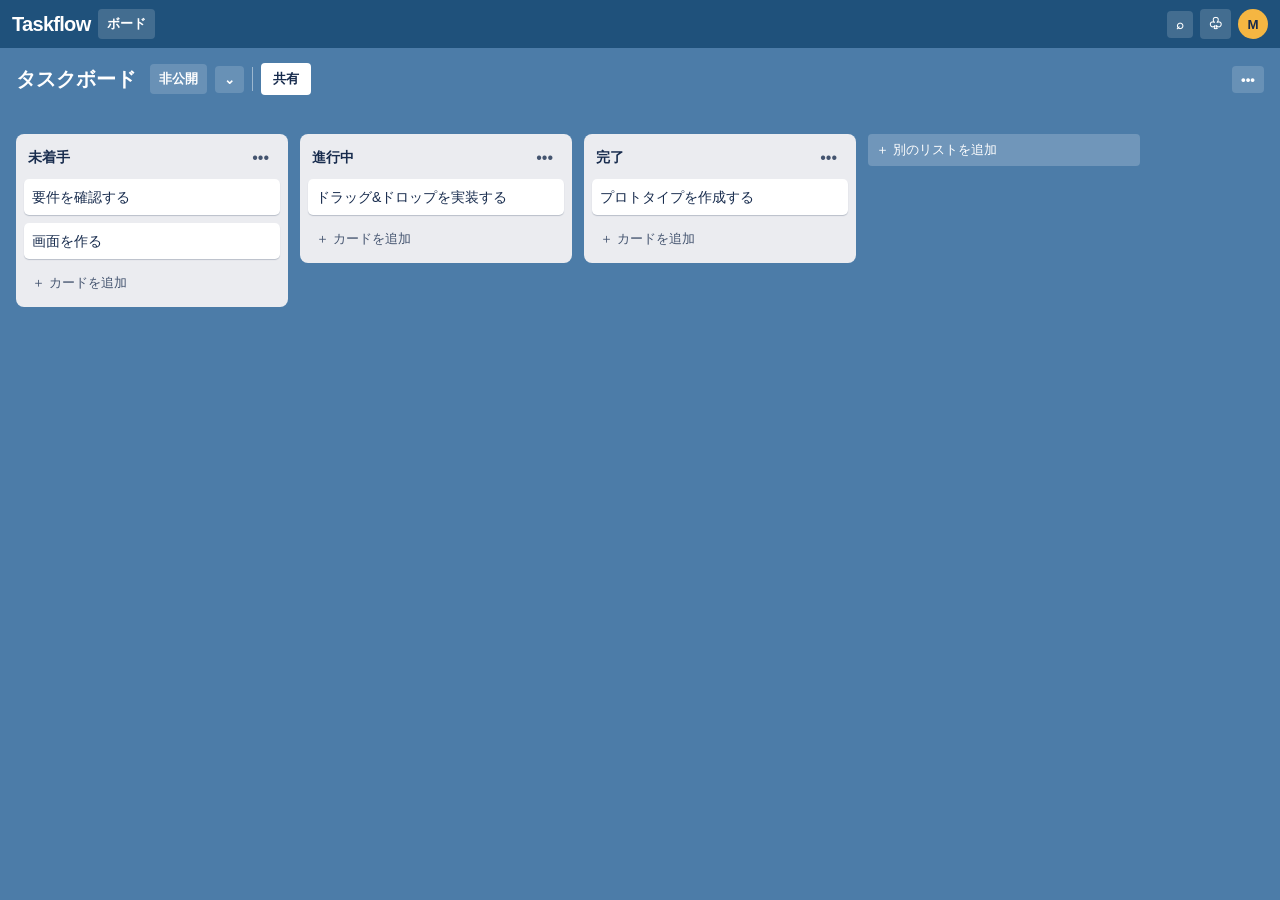
==== prototype/trello-mockup.html @ 731521d3 "Refine Trello-like mockup design" ====
<!doctype html>
<html lang="ja">
<head>
  <meta charset="utf-8"><meta name="viewport" content="width=device-width, initial-scale=1">
  <title>タスクボード</title><link rel="stylesheet" href="trello-mockup.css">
</head>
<body>
  <header class="topbar"><a class="app-name" href="#">Taskflow</a><button class="topbar-button" type="button">ボード</button><div class="topbar-spacer"></div><button class="topbar-button" type="button" aria-label="検索">⌕</button><button class="topbar-button" type="button" aria-label="通知">♧</button><button class="avatar" type="button" aria-label="アカウント">M</button></header>
  <main class="board">
    <header class="board-header"><h1 id="board-title">タスクボード</h1><button class="subtle-button" type="button">非公開</button><button class="subtle-button" type="button">⌄</button><span class="header-divider"></span><button class="share-button" type="button">共有</button><button class="more-button" type="button" aria-label="ボードメニュー">•••</button></header>
    <p id="status" class="status" role="status" aria-live="polite"></p>
    <section id="lists" class="lists" aria-label="タスクリスト"></section>
  </main>
  <dialog id="confirm-dialog"><form method="dialog"><h2>削除の確認</h2><p id="confirm-message"></p><div class="dialog-actions"><button value="cancel">取り消す</button><button class="danger" value="confirm">削除する</button></div></form></dialog>
  <script src="trello-mockup.js"></script>
</body>
</html>
---- prototype/trello-mockup.css ----
:root{font-family:-apple-system,BlinkMacSystemFont,"Segoe UI",sans-serif;color:#172b4d;background:#4c7ca8}*{box-sizing:border-box}body{margin:0;min-width:320px}.topbar{height:48px;display:flex;align-items:center;gap:7px;padding:0 12px;background:#1f517b;color:#fff}.app-name{color:#fff;text-decoration:none;font-size:20px;font-weight:700;letter-spacing:-.7px}.topbar-button,.avatar{border:0;border-radius:4px;background:rgba(255,255,255,.16);color:inherit;padding:6px 9px;font-weight:600}.topbar-spacer{flex:1}.avatar{border-radius:50%;width:30px;height:30px;padding:0;background:#f5b642;color:#172b4d}.board{min-height:calc(100vh - 48px);padding:14px 16px;background:#4c7ca8}.board-header{display:flex;align-items:center;gap:8px;min-height:34px;color:#fff}.board-header h1{font-size:20px;margin:0 6px 0 0}.subtle-button,.more-button{border:0;border-radius:4px;padding:6px 9px;background:rgba(255,255,255,.16);color:#fff;font-weight:600}.header-divider{height:24px;border-left:1px solid rgba(255,255,255,.45)}.share-button{border:0;border-radius:4px;padding:7px 12px;background:#fff;color:#172b4d;font-weight:700}.more-button{margin-left:auto}.status{min-height:20px;margin:8px 0;color:#fff;font-size:14px}.status.error{color:#ffe0de}.lists{display:flex;align-items:flex-start;gap:12px;overflow-x:auto;padding:2px 0 20px}.list,.add-list{flex:0 0 272px;border-radius:8px;background:#ebecf0;padding:8px;max-height:calc(100vh - 122px);overflow-y:auto}.list-head{display:flex;align-items:center;gap:4px;padding:3px 4px 8px}.list-title{margin:0;flex:1;font-size:14px}.menu{position:relative}.menu summary{list-style:none}.menu summary::-webkit-details-marker{display:none}.menu-button{display:block;border:0;border-radius:4px;background:transparent;color:#44546f;padding:4px 7px;font-size:16px}.menu-button:hover,.menu[open] .menu-button{background:#d9dce2}.popup{position:absolute;right:0;z-index:2;width:154px;padding:5px;background:#fff;border-radius:5px;box-shadow:0 8px 16px rgba(9,30,66,.25)}.popup button{display:block;width:100%;border:0;border-radius:3px;padding:7px;text-align:left;background:#fff;color:#172b4d}.popup button:hover{background:#f1f2f4}.cards{min-height:10px}.cards.drop-target{padding:6px;border-radius:5px;background:#d9e9fd;outline:2px solid #0c66e4}.card{position:relative;margin-bottom:8px;padding:8px;border-radius:5px;background:#fff;box-shadow:0 1px 1px rgba(9,30,66,.22);font-size:14px;line-height:20px;cursor:pointer}.card.dragging{opacity:.45}.card:hover .card-menu{opacity:1}.card-menu{position:absolute;top:4px;right:4px;opacity:0}.add-card-trigger,.add-list-trigger{width:100%;border:0;border-radius:4px;padding:7px 8px;text-align:left;background:transparent;color:#44546f;font-weight:500}.add-card-trigger:hover,.add-list-trigger:hover{background:#d9dce2;text-decoration:underline}.add-form{display:grid;gap:7px}.add-form input,.inline-input{width:100%;border:2px solid #0c66e4;border-radius:4px;padding:8px;background:#fff}.form-actions{display:flex;gap:6px}.primary,.form-actions button,.dialog-actions button{border:0;border-radius:4px;padding:7px 10px;background:#0c66e4;color:#fff;font-weight:600}.cancel{background:transparent!important;color:#44546f!important;font-size:20px;padding:2px 8px!important}.error-text{min-height:16px;margin:0;color:#ae2e24;font-size:12px}.add-list{padding:0;background:transparent;overflow:visible}.add-list-trigger{color:#fff;background:rgba(255,255,255,.20)}.add-list-trigger:hover{background:rgba(255,255,255,.30)}dialog{width:min(420px,calc(100% - 32px));border:0;border-radius:8px;box-shadow:0 10px 28px rgba(9,30,66,.35)}dialog::backdrop{background:rgba(9,30,66,.55)}dialog h2{margin-top:0}.dialog-actions{display:flex;justify-content:flex-end;gap:8px;margin-top:20px}.dialog-actions button:first-child{background:#dfe1e6;color:#172b4d}.dialog-actions .danger{background:#c9372c}@media(max-width:600px){.topbar{padding:0 8px}.board{padding:10px}.list,.add-list{flex-basis:min(272px,calc(100vw - 28px))}.subtle-button{display:none}}
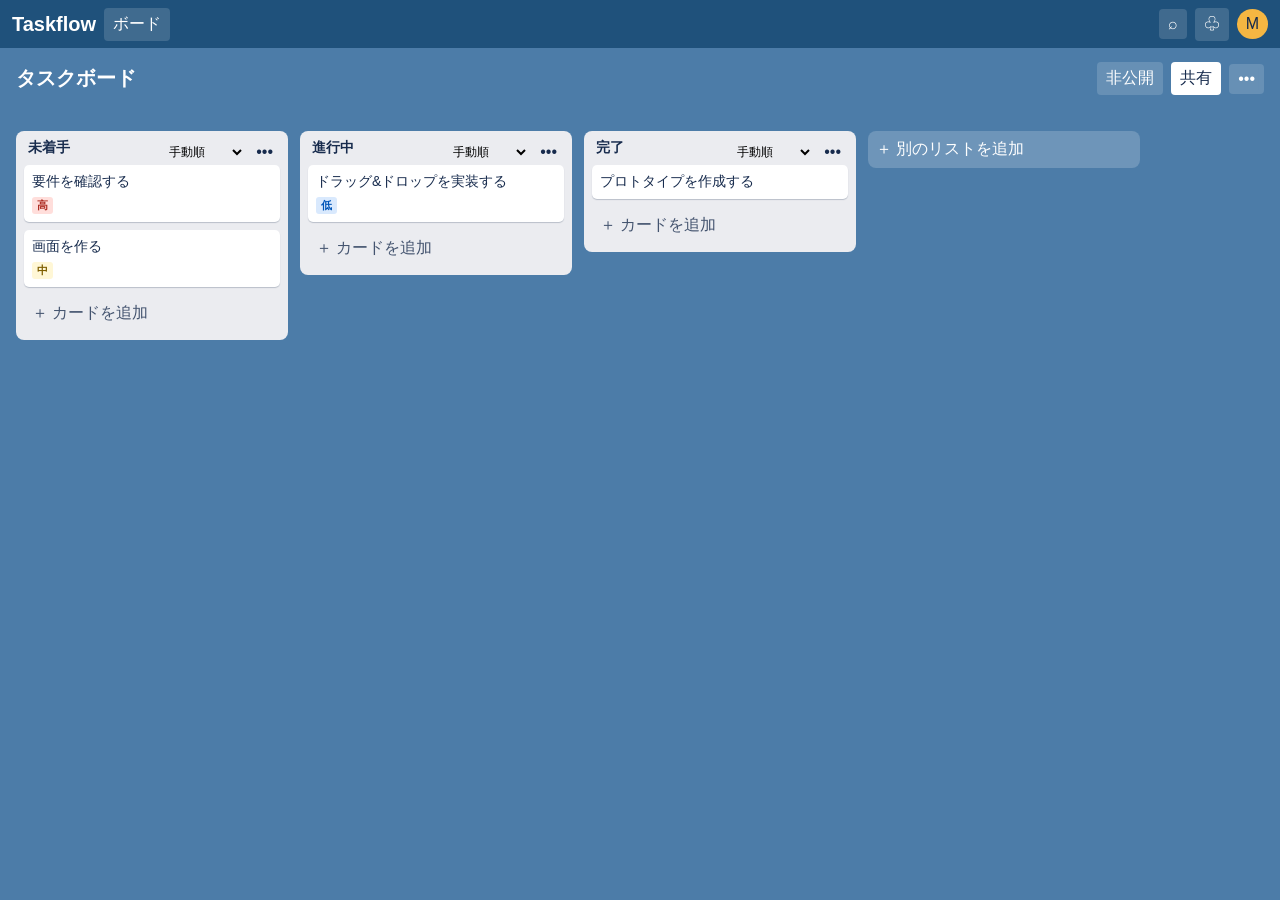
==== commit f88af2d1: "Add card details and sorting to mockup" ====
--- a/prototype/trello-mockup.html
+++ b/prototype/trello-mockup.html
@@ -1,17 +1,5 @@
-<!doctype html>
-<html lang="ja">
-<head>
-  <meta charset="utf-8"><meta name="viewport" content="width=device-width, initial-scale=1">
-  <title>タスクボード</title><link rel="stylesheet" href="trello-mockup.css">
-</head>
-<body>
-  <header class="topbar"><a class="app-name" href="#">Taskflow</a><button class="topbar-button" type="button">ボード</button><div class="topbar-spacer"></div><button class="topbar-button" type="button" aria-label="検索">⌕</button><button class="topbar-button" type="button" aria-label="通知">♧</button><button class="avatar" type="button" aria-label="アカウント">M</button></header>
-  <main class="board">
-    <header class="board-header"><h1 id="board-title">タスクボード</h1><button class="subtle-button" type="button">非公開</button><button class="subtle-button" type="button">⌄</button><span class="header-divider"></span><button class="share-button" type="button">共有</button><button class="more-button" type="button" aria-label="ボードメニュー">•••</button></header>
-    <p id="status" class="status" role="status" aria-live="polite"></p>
-    <section id="lists" class="lists" aria-label="タスクリスト"></section>
-  </main>
-  <dialog id="confirm-dialog"><form method="dialog"><h2>削除の確認</h2><p id="confirm-message"></p><div class="dialog-actions"><button value="cancel">取り消す</button><button class="danger" value="confirm">削除する</button></div></form></dialog>
-  <script src="trello-mockup.js"></script>
-</body>
-</html>
+<!doctype html><html lang="ja"><head><meta charset="utf-8"><meta name="viewport" content="width=device-width,initial-scale=1"><title>タスクボード</title><link rel="stylesheet" href="trello-mockup.css"></head><body>
+<header class="top"><b>Taskflow</b><button>ボード</button><span></span><button>⌕</button><button>♧</button><button class="avatar">M</button></header>
+<main><header class="board-head"><h1 id="title">タスクボード</h1><button>非公開</button><button>共有</button><button>•••</button></header><p id="status" role="status"></p><section id="lists" class="lists"></section></main>
+<dialog id="detail"><form id="detail-form" method="dialog"><header><h2>カード詳細</h2><button value="cancel">×</button></header><input name="listId" type="hidden"><input name="cardId" type="hidden"><label>カード名<input name="title" required></label><div class="row"><label>優先度<select name="priority"><option value="unset">未設定</option><option value="high">高</option><option value="medium">中</option><option value="low">低</option></select></label><label>期限日時<input name="dueAt" type="datetime-local"></label></div><label>詳細<textarea name="description" rows="5"></textarea></label><button class="primary" value="save">保存</button></form><section class="comments"><h3>コメント</h3><div id="comment-list"></div><form id="comment-form"><textarea name="text" rows="3" placeholder="コメントを記入"></textarea><p class="error"></p><button class="primary">コメントを追加</button></form></section></dialog>
+<dialog id="confirm"><form method="dialog"><h2>削除の確認</h2><p id="confirm-message"></p><button value="cancel">取り消す</button><button class="danger" value="confirm">削除する</button></form></dialog><script src="trello-mockup.js"></script></body></html>
--- a/prototype/trello-mockup.css
+++ b/prototype/trello-mockup.css
@@ -1 +1 @@
-:root{font-family:-apple-system,BlinkMacSystemFont,"Segoe UI",sans-serif;color:#172b4d;background:#4c7ca8}*{box-sizing:border-box}body{margin:0;min-width:320px}.topbar{height:48px;display:flex;align-items:center;gap:7px;padding:0 12px;background:#1f517b;color:#fff}.app-name{color:#fff;text-decoration:none;font-size:20px;font-weight:700;letter-spacing:-.7px}.topbar-button,.avatar{border:0;border-radius:4px;background:rgba(255,255,255,.16);color:inherit;padding:6px 9px;font-weight:600}.topbar-spacer{flex:1}.avatar{border-radius:50%;width:30px;height:30px;padding:0;background:#f5b642;color:#172b4d}.board{min-height:calc(100vh - 48px);padding:14px 16px;background:#4c7ca8}.board-header{display:flex;align-items:center;gap:8px;min-height:34px;color:#fff}.board-header h1{font-size:20px;margin:0 6px 0 0}.subtle-button,.more-button{border:0;border-radius:4px;padding:6px 9px;background:rgba(255,255,255,.16);color:#fff;font-weight:600}.header-divider{height:24px;border-left:1px solid rgba(255,255,255,.45)}.share-button{border:0;border-radius:4px;padding:7px 12px;background:#fff;color:#172b4d;font-weight:700}.more-button{margin-left:auto}.status{min-height:20px;margin:8px 0;color:#fff;font-size:14px}.status.error{color:#ffe0de}.lists{display:flex;align-items:flex-start;gap:12px;overflow-x:auto;padding:2px 0 20px}.list,.add-list{flex:0 0 272px;border-radius:8px;background:#ebecf0;padding:8px;max-height:calc(100vh - 122px);overflow-y:auto}.list-head{display:flex;align-items:center;gap:4px;padding:3px 4px 8px}.list-title{margin:0;flex:1;font-size:14px}.menu{position:relative}.menu summary{list-style:none}.menu summary::-webkit-details-marker{display:none}.menu-button{display:block;border:0;border-radius:4px;background:transparent;color:#44546f;padding:4px 7px;font-size:16px}.menu-button:hover,.menu[open] .menu-button{background:#d9dce2}.popup{position:absolute;right:0;z-index:2;width:154px;padding:5px;background:#fff;border-radius:5px;box-shadow:0 8px 16px rgba(9,30,66,.25)}.popup button{display:block;width:100%;border:0;border-radius:3px;padding:7px;text-align:left;background:#fff;color:#172b4d}.popup button:hover{background:#f1f2f4}.cards{min-height:10px}.cards.drop-target{padding:6px;border-radius:5px;background:#d9e9fd;outline:2px solid #0c66e4}.card{position:relative;margin-bottom:8px;padding:8px;border-radius:5px;background:#fff;box-shadow:0 1px 1px rgba(9,30,66,.22);font-size:14px;line-height:20px;cursor:pointer}.card.dragging{opacity:.45}.card:hover .card-menu{opacity:1}.card-menu{position:absolute;top:4px;right:4px;opacity:0}.add-card-trigger,.add-list-trigger{width:100%;border:0;border-radius:4px;padding:7px 8px;text-align:left;background:transparent;color:#44546f;font-weight:500}.add-card-trigger:hover,.add-list-trigger:hover{background:#d9dce2;text-decoration:underline}.add-form{display:grid;gap:7px}.add-form input,.inline-input{width:100%;border:2px solid #0c66e4;border-radius:4px;padding:8px;background:#fff}.form-actions{display:flex;gap:6px}.primary,.form-actions button,.dialog-actions button{border:0;border-radius:4px;padding:7px 10px;background:#0c66e4;color:#fff;font-weight:600}.cancel{background:transparent!important;color:#44546f!important;font-size:20px;padding:2px 8px!important}.error-text{min-height:16px;margin:0;color:#ae2e24;font-size:12px}.add-list{padding:0;background:transparent;overflow:visible}.add-list-trigger{color:#fff;background:rgba(255,255,255,.20)}.add-list-trigger:hover{background:rgba(255,255,255,.30)}dialog{width:min(420px,calc(100% - 32px));border:0;border-radius:8px;box-shadow:0 10px 28px rgba(9,30,66,.35)}dialog::backdrop{background:rgba(9,30,66,.55)}dialog h2{margin-top:0}.dialog-actions{display:flex;justify-content:flex-end;gap:8px;margin-top:20px}.dialog-actions button:first-child{background:#dfe1e6;color:#172b4d}.dialog-actions .danger{background:#c9372c}@media(max-width:600px){.topbar{padding:0 8px}.board{padding:10px}.list,.add-list{flex-basis:min(272px,calc(100vw - 28px))}.subtle-button{display:none}}
+:root{font-family:-apple-system,BlinkMacSystemFont,"Segoe UI",sans-serif;color:#172b4d}*{box-sizing:border-box}body{margin:0;background:#4c7ca8;min-width:320px}button,input,textarea,select{font:inherit}button{cursor:pointer}.top{height:48px;background:#1f517b;color:#fff;display:flex;align-items:center;gap:8px;padding:0 12px}.top b{font-size:20px}.top span{flex:1}.top button,.board-head button{border:0;border-radius:4px;padding:6px 9px;background:#ffffff26;color:inherit}.top .avatar{border-radius:50%;background:#f5b642;color:#172b4d}main{min-height:calc(100vh - 48px);padding:14px 16px}.board-head{color:#fff;display:flex;align-items:center;gap:8px}.board-head h1{font-size:20px;margin:0 auto 0 0}.board-head button:nth-last-child(2){background:#fff;color:#172b4d}#status{min-height:20px;margin:8px 0;color:#fff}.lists{display:flex;gap:12px;align-items:flex-start;overflow-x:auto;padding-bottom:20px}.list,.add-list{flex:0 0 272px;background:#ebecf0;border-radius:8px;padding:8px}.list-head{display:flex;gap:4px;align-items:center}.list-head h2{margin:0 auto 8px 4px;font-size:14px}.sort{border:0;background:transparent;font-size:12px}.menu{position:relative}.menu summary{list-style:none;padding:3px 7px;cursor:pointer}.popup{position:absolute;z-index:4;right:0;width:145px;background:#fff;border-radius:5px;box-shadow:0 8px 16px #091e4240;padding:4px}.popup button{display:block;width:100%;border:0;background:#fff;text-align:left;padding:7px}.card{position:relative;background:#fff;border-radius:5px;padding:8px;margin-bottom:8px;box-shadow:0 1px 1px #091e4238;cursor:pointer;font-size:14px}.card.drag{opacity:.45}.card-menu{position:absolute;right:4px;top:3px;opacity:0}.card:hover .card-menu{opacity:1}.meta{display:flex;gap:5px;margin-top:6px;font-size:11px;color:#44546f}.badge{padding:1px 5px;border-radius:3px;font-weight:700}.high{background:#ffdedb;color:#ae2e24}.medium{background:#fff7d6;color:#7f5f01}.low{background:#d9e9fd;color:#0055b8}.drop{outline:2px solid #0c66e4;background:#d9e9fd}.add,.add-list button{width:100%;border:0;background:transparent;text-align:left;padding:8px;color:#44546f}.add-list{background:#ffffff30;padding:0}.add-list button{color:#fff}.add-form input{width:100%;padding:8px;border:2px solid #0c66e4}.primary{border:0;border-radius:4px;background:#0c66e4;color:#fff;padding:7px 10px;font-weight:600}.error{color:#ae2e24;min-height:16px;font-size:12px}dialog{width:min(480px,calc(100% - 32px));border:0;border-radius:8px;box-shadow:0 10px 28px #091e4260}dialog::backdrop{background:#091e4288}.detail-dialog{}#detail{max-height:calc(100vh - 32px);overflow:auto}#detail form,#detail .comments{padding:20px}#detail header{display:flex;justify-content:space-between}#detail label{display:grid;gap:5px;margin:12px 0;font-size:13px;font-weight:700}#detail input,#detail textarea,#detail select{width:100%;padding:8px;border:1px solid #8590a2;border-radius:4px}.row{display:grid;grid-template-columns:1fr 1fr;gap:12px}.comments{border-top:1px solid #dfe1e6;background:#fafbfc}.comment{border-bottom:1px solid #dfe1e6;padding:8px 0}.comment p{margin:0;white-space:pre-wrap}.comment time{font-size:12px;color:#626f86}.danger{background:#c9372c;color:#fff;border:0;padding:7px 10px}@media(max-width:600px){main{padding:10px}.list,.add-list{flex-basis:min(272px,calc(100vw - 28px))}.row{grid-template-columns:1fr}}
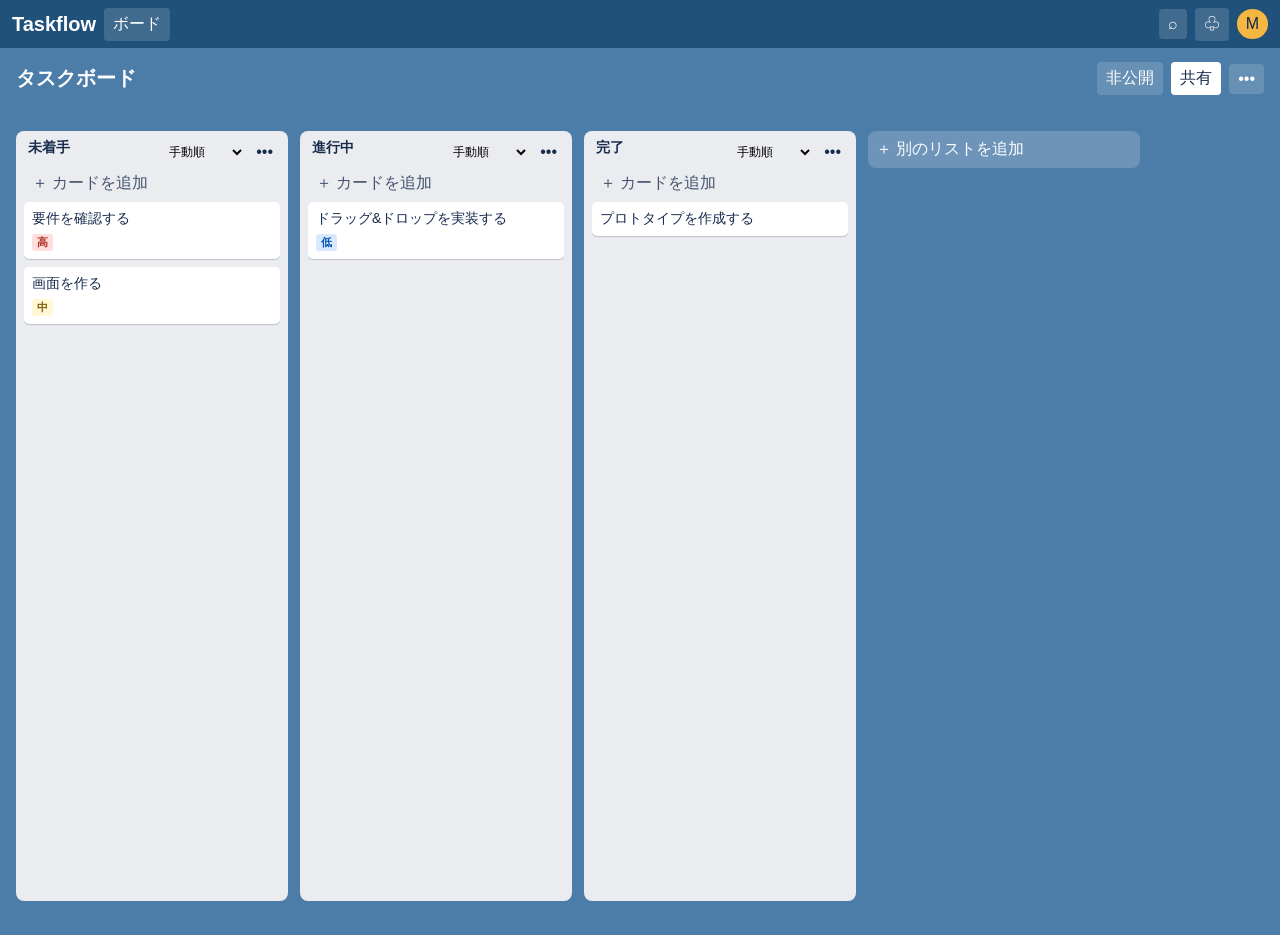
==== commit aab4c9f0: "Adjust mockup list layout" ====
--- a/prototype/trello-mockup.html
+++ b/prototype/trello-mockup.html
@@ -2,4 +2,4 @@
 <header class="top"><b>Taskflow</b><button>ボード</button><span></span><button>⌕</button><button>♧</button><button class="avatar">M</button></header>
 <main><header class="board-head"><h1 id="title">タスクボード</h1><button>非公開</button><button>共有</button><button>•••</button></header><p id="status" role="status"></p><section id="lists" class="lists"></section></main>
 <dialog id="detail"><form id="detail-form" method="dialog"><header><h2>カード詳細</h2><button value="cancel">×</button></header><input name="listId" type="hidden"><input name="cardId" type="hidden"><label>カード名<input name="title" required></label><div class="row"><label>優先度<select name="priority"><option value="unset">未設定</option><option value="high">高</option><option value="medium">中</option><option value="low">低</option></select></label><label>期限日時<input name="dueAt" type="datetime-local"></label></div><label>詳細<textarea name="description" rows="5"></textarea></label><button class="primary" value="save">保存</button></form><section class="comments"><h3>コメント</h3><div id="comment-list"></div><form id="comment-form"><textarea name="text" rows="3" placeholder="コメントを記入"></textarea><p class="error"></p><button class="primary">コメントを追加</button></form></section></dialog>
-<dialog id="confirm"><form method="dialog"><h2>削除の確認</h2><p id="confirm-message"></p><button value="cancel">取り消す</button><button class="danger" value="confirm">削除する</button></form></dialog><script src="trello-mockup.js"></script></body></html>
+<dialog id="confirm"><form method="dialog"><h2>削除の確認</h2><p id="confirm-message"></p><button value="cancel">取り消す</button><button class="danger" value="confirm">削除する</button></form></dialog><script src="trello-mockup.js"></script><style>.lists{height:calc(100vh - 110px);overflow-x:auto;overflow-y:hidden}.list{height:100%;display:flex;flex-direction:column;overflow:hidden}.list-head{flex:0 0 auto}.cards{flex:1 1 auto;min-height:0;overflow-y:auto}.add-list{align-self:flex-start;height:auto}</style><script>const adjustListLayout=()=>document.querySelectorAll('.list').forEach(list=>{const cards=list.querySelector('.cards'),add=list.querySelector('[data-add]');if(cards&&add&&cards.previousElementSibling!==add)list.insertBefore(add,cards)});new MutationObserver(adjustListLayout).observe(document.querySelector('#lists'),{childList:true,subtree:true});adjustListLayout();</script></body></html>
